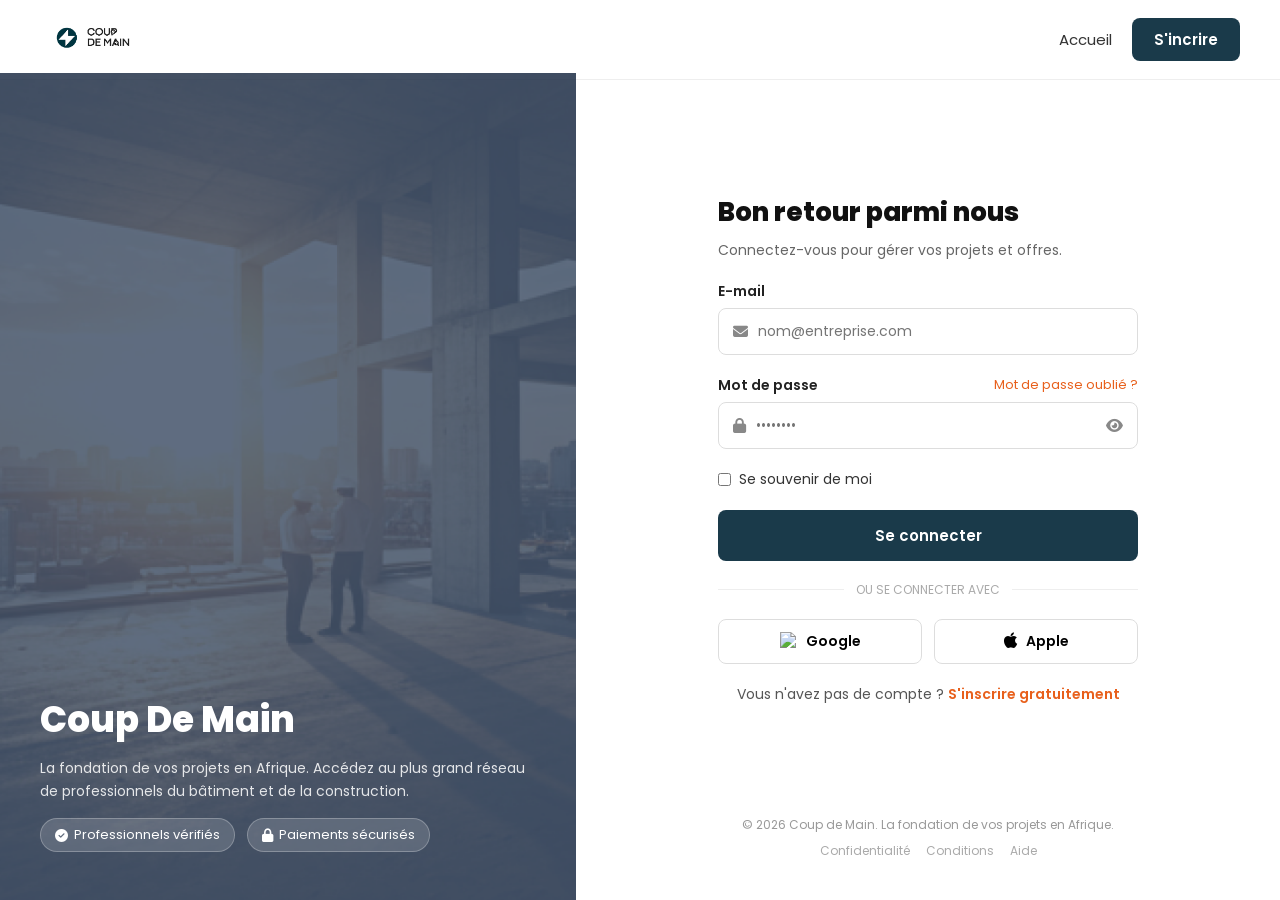
==== Authentification/connexion.html @ 22d063db "création du formulaire d'inscription et ajout des images" ====
<!DOCTYPE html>
<html lang="en">

<head>
    <meta charset="UTF-8">
    <meta name="viewport" content="width=device-width, initial-scale=1.0">
    <link rel="stylesheet" href="connexion.css" />
    <link rel="shortcut icon" href="../Ressources/favicon_io/android-chrome-512x512.png" type="image/x-icon" />
    <link rel="stylesheet" href="https://cdnjs.cloudflare.com/ajax/libs/font-awesome/6.5.0/css/all.min.css" />
    <title>CoupdeMain | Connexion</title>
</head>

<body>
    <!-- navbar -->
     <nav>
        <div class="logo">
            <img src="../Ressources/images/logo.png" alt="">
        </div>
        <div class="onglets">
            <a href="#">Accueil</a>
            <a href="#" class="btn-inscrire">S'incrire</a>
        </div>
     </nav>
    <!-- gauche -->
    <div class="gauche">
        <img src="../Ressources/images/Background1.png" alt="" class="gauche-bg" />
        <div class="gauche-fond"></div>
        <div class="gauche-contenu">
            <h1>Coup De Main</h1>
            <p>La fondation de vos projets en Afrique. Accédez au plus grand réseau de professionnels du bâtiment et de la construction.</p>
            <div class="badges-gauche">
                <span><i class="fa-solid fa-circle-check"></i> Professionnels vérifiés</span>
                <span><i class="fa-solid fa-lock"></i> Paiements sécurisés</span>
            </div>
        </div>
    </div>
 
    <!-- formulaire -->
    <div class="droite">
        <div class="formulaire">
            <h2>Bon retour parmi nous</h2>
            <p class="sous-titre">Connectez-vous pour gérer vos projets et offres.</p>
 
            <div class="champ">
                <label>E-mail</label>
                <div class="input-info">
                    <i class="fa-solid fa-envelope"></i>
                    <input type="email" placeholder="nom@entreprise.com" />
                </div>
            </div>
 
            <div class="champ">
                <div class="label-row">
                    <label>Mot de passe</label>
                    <a href="#" class="oublie">Mot de passe oublié ?</a>
                </div>
                <div class="input-info">
                    <i class="fa-solid fa-lock"></i>
                    <input type="password" id="mdp" placeholder="••••••••" />
                    <i class="fa-solid fa-eye toggle-mdp" onclick="toggleMotdePasse()"></i>
                </div>
            </div>
 
            <div class="souvenir">
                <input type="checkbox" id="remember" />
                <label for="remember">Se souvenir de moi</label>
            </div>
 
            <button class="btn-connexion">Se connecter</button>
 
            <div class="separateur">
                <span>OU SE CONNECTER AVEC</span>
            </div>
 
            <div class="button-socials">
                <button class="btn-social">
                    <img src="https://www.svgrepo.com/show/475656/google-color.svg" alt="Google" />
                    Google
                </button>
                <button class="btn-social">
                    <i class="fa-brands fa-apple"></i>
                    Apple
                </button>
            </div>
 
            <p class="inscription">
                Vous n'avez pas de compte ? <a href="#">S'inscrire gratuitement</a>
            </p>
        </div>
 
        <div class="droite-bas">
            <p>© 2026 Coup de Main. La fondation de vos projets en Afrique.</p>
            <div class="droite-liens">
                <a href="#">Confidentialité</a>
                <a href="#">Conditions</a>
                <a href="#">Aide</a>
            </div>
        </div>
    </div>


</body>

</html>
---- Authentification/connexion.css ----
@import url("https://fonts.googleapis.com/css2?family=Poppins:wght@400;600;700;800&display=swap");

* {
  margin: 0;
  padding: 0;
  box-sizing: border-box;
}

body {
  font-family: "Poppins", sans-serif;
  display: flex;
  flex-direction: column;
  height: 100vh;
  overflow: hidden;
}

/* NAVBAR */
nav {
  display: flex;
  align-items: center;
  justify-content: space-between;
  padding: 12px 40px;
  background: #fff;
  border-bottom: 1px solid #eee;
  flex-shrink: 0;
}

.logo img {
  height: 48px;
}

.onglets {
  display: flex;
  align-items: center;
  gap: 20px;
}

.onglets a {
  text-decoration: none;
  color: #333;
  font-size: 15px;
}

.btn-inscrire {
  background: #1a3a4a;
  color: #fff !important;
  padding: 10px 22px;
  border-radius: 8px;
  font-weight: 600;
}

/* LAYOUT */
.gauche,
.droite {
  position: fixed;
  top: 73px;
  bottom: 0;
}

/* GAUCHE */
.gauche {
  left: 0;
  width: 45%;
}

.gauche-bg {
  width: 100%;
  height: 100%;
  object-fit: cover;
  object-position: center;
  display: block;
}

.gauche-fond {
  position: absolute;
  inset: 0;
  background: rgba(10, 30, 60, 0.65);
}

.gauche-contenu {
  position: absolute;
  bottom: 48px;
  left: 40px;
  right: 40px;
  color: #fff;
  display: flex;
  flex-direction: column;
  gap: 16px;
}

.gauche-contenu h1 {
  font-size: 36px;
  font-weight: 800;
  line-height: 1.2;
}

.gauche-contenu p {
  font-size: 14px;
  line-height: 1.6;
  opacity: 0.85;
}

.badges-gauche {
  display: flex;
  gap: 12px;
  flex-wrap: wrap;
}

.badges-gauche span {
  display: flex;
  align-items: center;
  gap: 6px;
  font-size: 13px;
  background: rgba(255, 255, 255, 0.15);
  border: 1px solid rgba(255, 255, 255, 0.25);
  padding: 6px 14px;
  border-radius: 20px;
}

/* DROITE */
.droite {
  left: 45%;
  right: 0;
  display: flex;
  flex-direction: column;
  align-items: center;
  justify-content: flex-start;
  padding: 40px 56px;
  overflow-y: auto;
}

.formulaire {
  margin: auto 0;
  display: flex;
  flex-direction: column;
  gap: 20px;
  width: 100%;
  max-width: 420px;
}

.formulaire h2 {
  font-size: 26px;
  font-weight: 800;
  color: #111;
}

.sous-titre {
  font-size: 14px;
  color: #666;
  margin-top: -12px;
}

/* CHAMPS */
.champ {
  display: flex;
  flex-direction: column;
  gap: 6px;
}

.champ label {
  font-size: 14px;
  font-weight: 600;
  color: #222;
}

.label-row {
  display: flex;
  justify-content: space-between;
  align-items: center;
}

.oublie {
  font-size: 13px;
  color: #e8601c;
  text-decoration: none;
}

.input-info {
  display: flex;
  align-items: center;
  gap: 10px;
  border: 1px solid #ddd;
  border-radius: 8px;
  padding: 0 14px;
  color: #888;
}

.input-info i {
  font-size: 15px;
  flex-shrink: 0;
}

.input-info input {
  flex: 1;
  border: none;
  outline: none;
  font-size: 14px;
  color: #333;
  padding: 12px 0;
  font-family: "Poppins", sans-serif;
}

.toggle-mdp {
  cursor: pointer;
}

.souvenir {
  display: flex;
  align-items: center;
  gap: 8px;
  font-size: 14px;
  color: #333;
}

.btn-connexion {
  background: #1a3a4a;
  color: #fff;
  border: none;
  border-radius: 8px;
  padding: 14px;
  font-size: 15px;
  font-weight: 600;
  cursor: pointer;
  width: 100%;
  transition: background 0.2s ease-in-out;
  font-family: "Poppins", sans-serif;
}

.btn-connexion:hover {
  background: #0f2533;
}

.separateur {
  display: flex;
  align-items: center;
  gap: 12px;
  color: #aaa;
  font-size: 12px;
}

.separateur::before,
.separateur::after {
  content: '';
  flex: 1;
  height: 1px;
  background: #eee;
}

.button-socials {
  display: flex;
  gap: 12px;
}

.btn-social {
  flex: 1;
  display: flex;
  align-items: center;
  justify-content: center;
  gap: 8px;
  border: 1px solid #ddd;
  border-radius: 8px;
  padding: 11px;
  font-size: 14px;
  font-weight: 600;
  background: #fff;
  cursor: pointer;
  transition: background 0.2s;
  font-family: "Poppins", sans-serif;
}

.btn-social:hover {
  background: #f5f5f5;
}

.btn-social img {
  width: 18px;
  height: 18px;
}

.btn-social i {
  font-size: 18px;
}

.inscription {
  font-size: 14px;
  color: #555;
  text-align: center;
}

.inscription a {
  color: #e8601c;
  text-decoration: none;
  font-weight: 600;
}

.droite-bas {
  margin-top: 32px;
  text-align: center;
  font-size: 12px;
  color: #999;
  display: flex;
  flex-direction: column;
  gap: 8px;
}

.droite-liens {
  display: flex;
  justify-content: center;
  gap: 16px;
}

.droite-liens a {
  text-decoration: none;
  color: #aaa;
}

.droite-liens a:hover {
  color: #333;
}
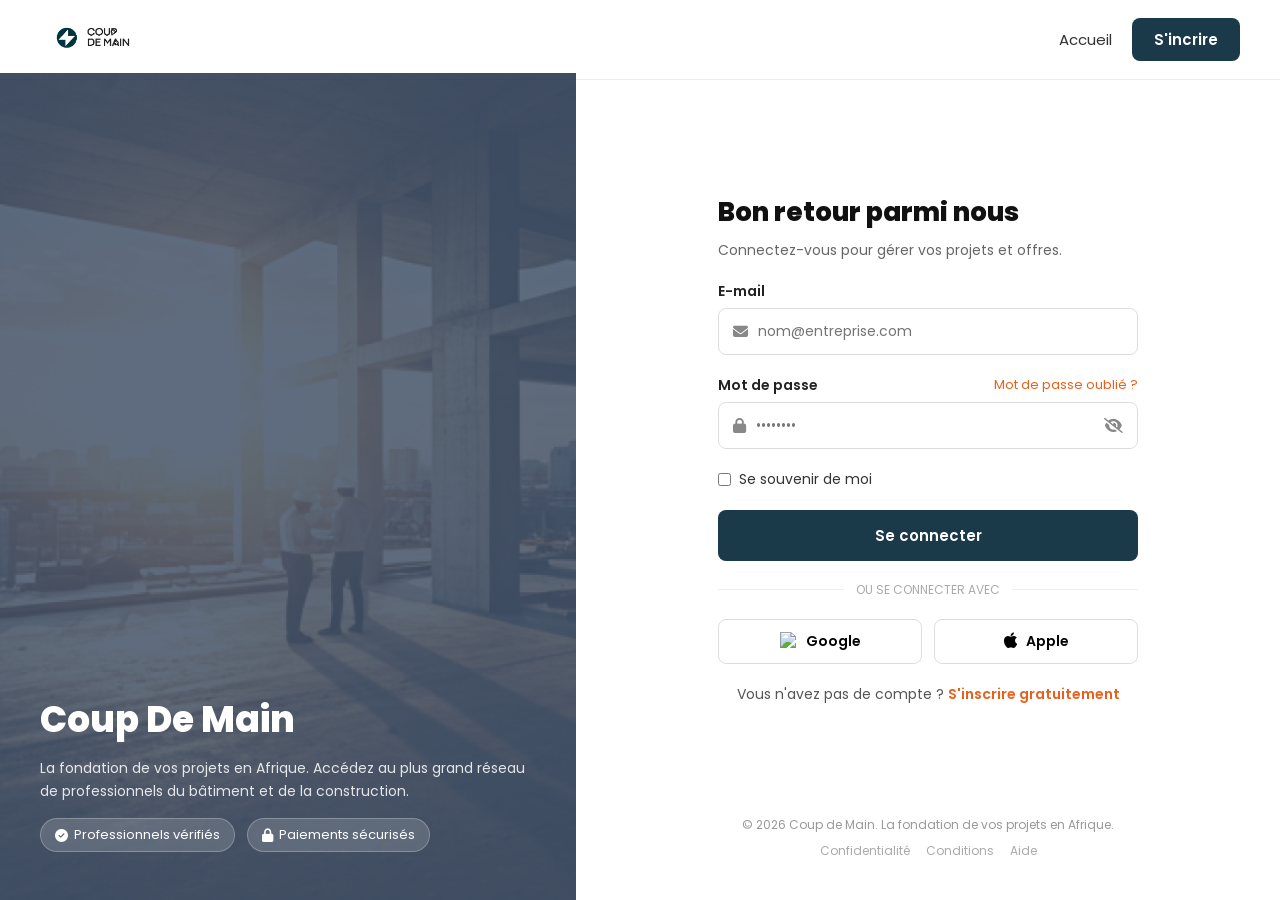
==== commit 11745f17: "ajout de la fonctionnalité qui permet d'afficher le mot de passe" ====
--- a/Authentification/connexion.html
+++ b/Authentification/connexion.html
@@ -57,7 +57,7 @@
                 <div class="input-info">
                     <i class="fa-solid fa-lock"></i>
                     <input type="password" id="mdp" placeholder="••••••••" />
-                    <i class="fa-solid fa-eye toggle-mdp" onclick="toggleMotdePasse()"></i>
+                    <i class="fa-solid fa-eye-slash toggle-mdp" onclick="toggleMotdePasse()"></i>
                 </div>
             </div>
  
@@ -97,7 +97,7 @@
             </div>
         </div>
     </div>
-
+    <script src="../Script/essentials.js"></script>
 
 </body>
 
--- a/Authentification/connexion.css
+++ b/Authentification/connexion.css
@@ -222,7 +222,7 @@
   font-weight: 600;
   cursor: pointer;
   width: 100%;
-  transition: background 0.2s ease-in-out;
+  transition:  0.2s ease-in-out;
   font-family: "Poppins", sans-serif;
 }
 
@@ -264,7 +264,7 @@
   font-weight: 600;
   background: #fff;
   cursor: pointer;
-  transition: background 0.2s;
+  transition:  0.2s;
   font-family: "Poppins", sans-serif;
 }
 
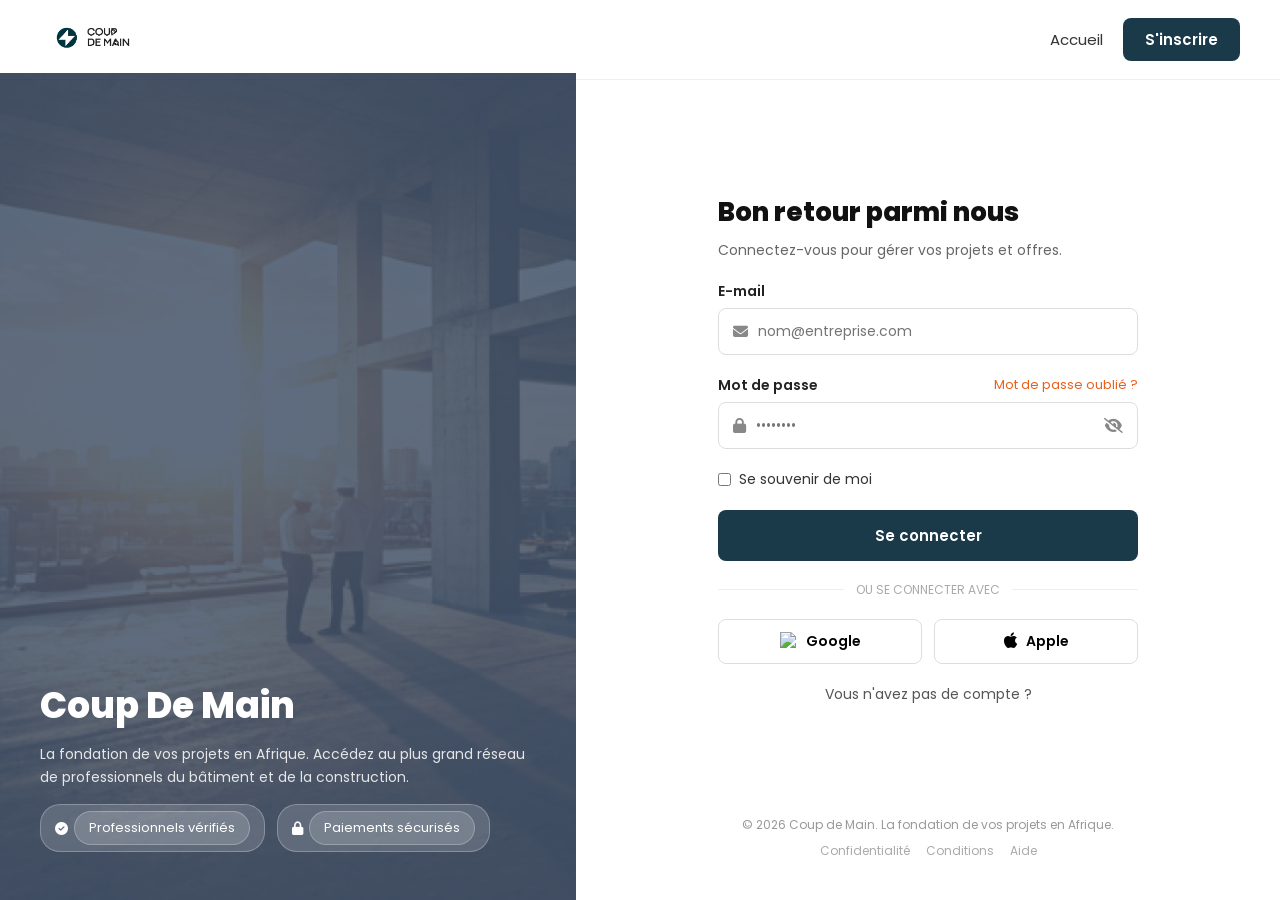
==== commit 089c640b: "mise à jour des formulaire d inscription et ajout de la fonctionnalité traduction sur la page connex" ====
--- a/Authentification/connexion.html
+++ b/Authentification/connexion.html
@@ -12,92 +12,98 @@
 
 <body>
     <!-- navbar -->
-     <nav>
-        <div class="logo">
-            <img src="../Ressources/images/logo.png" alt="">
+<nav>
+    <div class="logo">
+        <img src="../Ressources/images/logo.png" alt="">
+    </div>
+    <div class="onglets">
+        <a href="../index.html" data-i18n="footer.nav.accueil">Accueil</a>
+        <a href="inscription.html" class="btn-inscrire" data-i18n="nav.inscrire">S'inscrire</a>
+        <select id="lang-select">
+            <option value="fr">🇫🇷 FR</option>
+            <option value="en">🇬🇧 EN</option>
+        </select>
+    </div>
+</nav>
+
+<!-- gauche -->
+<div class="gauche">
+    <img src="../Ressources/images/Background1.png" alt="" class="gauche-bg" />
+    <div class="gauche-fond"></div>
+    <div class="gauche-contenu">
+        <h1>Coup De Main</h1>
+        <p data-i18n="connexion.gauche.desc">La fondation de vos projets en Afrique. Accédez au plus grand réseau de professionnels du bâtiment et de la construction.</p>
+        <div class="badges-gauche">
+            <span><i class="fa-solid fa-circle-check"></i> <span data-i18n="connexion.badge.verifies">Professionnels vérifiés</span></span>
+            <span><i class="fa-solid fa-lock"></i> <span data-i18n="connexion.badge.paiements">Paiements sécurisés</span></span>
         </div>
-        <div class="onglets">
-            <a href="#">Accueil</a>
-            <a href="#" class="btn-inscrire">S'incrire</a>
-        </div>
-     </nav>
-    <!-- gauche -->
-    <div class="gauche">
-        <img src="../Ressources/images/Background1.png" alt="" class="gauche-bg" />
-        <div class="gauche-fond"></div>
-        <div class="gauche-contenu">
-            <h1>Coup De Main</h1>
-            <p>La fondation de vos projets en Afrique. Accédez au plus grand réseau de professionnels du bâtiment et de la construction.</p>
-            <div class="badges-gauche">
-                <span><i class="fa-solid fa-circle-check"></i> Professionnels vérifiés</span>
-                <span><i class="fa-solid fa-lock"></i> Paiements sécurisés</span>
+    </div>
+</div>
+
+<!-- formulaire -->
+<div class="droite">
+    <div class="formulaire">
+        <h2 data-i18n="connexion.titre">Bon retour parmi nous</h2>
+        <p class="sous-titre" data-i18n="connexion.soustitre">Connectez-vous pour gérer vos projets et offres.</p>
+
+        <div class="champ">
+            <label data-i18n="connexion.email.label">E-mail</label>
+            <div class="input-info">
+                <i class="fa-solid fa-envelope"></i>
+                <input type="email" data-i18n-placeholder="connexion.email.placeholder" placeholder="nom@entreprise.com" />
             </div>
         </div>
-    </div>
- 
-    <!-- formulaire -->
-    <div class="droite">
-        <div class="formulaire">
-            <h2>Bon retour parmi nous</h2>
-            <p class="sous-titre">Connectez-vous pour gérer vos projets et offres.</p>
- 
-            <div class="champ">
-                <label>E-mail</label>
-                <div class="input-info">
-                    <i class="fa-solid fa-envelope"></i>
-                    <input type="email" placeholder="nom@entreprise.com" />
-                </div>
+
+        <div class="champ">
+            <div class="label-row">
+                <label data-i18n="connexion.mdp.label">Mot de passe</label>
+                <a href="#" class="oublie" data-i18n="connexion.mdp.oublie">Mot de passe oublié ?</a>
             </div>
- 
-            <div class="champ">
-                <div class="label-row">
-                    <label>Mot de passe</label>
-                    <a href="#" class="oublie">Mot de passe oublié ?</a>
-                </div>
-                <div class="input-info">
-                    <i class="fa-solid fa-lock"></i>
-                    <input type="password" id="mdp" placeholder="••••••••" />
-                    <i class="fa-solid fa-eye-slash toggle-mdp" onclick="toggleMotdePasse()"></i>
-                </div>
-            </div>
- 
-            <div class="souvenir">
-                <input type="checkbox" id="remember" />
-                <label for="remember">Se souvenir de moi</label>
-            </div>
- 
-            <button class="btn-connexion">Se connecter</button>
- 
-            <div class="separateur">
-                <span>OU SE CONNECTER AVEC</span>
-            </div>
- 
-            <div class="button-socials">
-                <button class="btn-social">
-                    <img src="https://www.svgrepo.com/show/475656/google-color.svg" alt="Google" />
-                    Google
-                </button>
-                <button class="btn-social">
-                    <i class="fa-brands fa-apple"></i>
-                    Apple
-                </button>
-            </div>
- 
-            <p class="inscription">
-                Vous n'avez pas de compte ? <a href="#">S'inscrire gratuitement</a>
-            </p>
-        </div>
- 
-        <div class="droite-bas">
-            <p>© 2026 Coup de Main. La fondation de vos projets en Afrique.</p>
-            <div class="droite-liens">
-                <a href="#">Confidentialité</a>
-                <a href="#">Conditions</a>
-                <a href="#">Aide</a>
+            <div class="input-info">
+                <i class="fa-solid fa-lock"></i>
+                <input type="password" id="mdp" placeholder="••••••••" />
+                <i class="fa-solid fa-eye-slash toggle-mdp" onclick="toggleMotdePasse()"></i>
             </div>
         </div>
+
+        <div class="souvenir">
+            <input type="checkbox" id="remember" />
+            <label for="remember" data-i18n="connexion.souvenir">Se souvenir de moi</label>
+        </div>
+
+        <button class="btn-connexion" data-i18n="connexion.bouton">Se connecter</button>
+
+        <div class="separateur">
+            <span data-i18n="connexion.separateur">OU SE CONNECTER AVEC</span>
+        </div>
+
+        <div class="button-socials">
+            <button class="btn-social">
+                <img src="https://www.svgrepo.com/show/475656/google-color.svg" alt="Google" />
+                Google
+            </button>
+            <button class="btn-social">
+                <i class="fa-brands fa-apple"></i>
+                Apple
+            </button>
+        </div>
+
+        <p class="inscription" data-i18n="connexion.inscription.texte">
+            Vous n'avez pas de compte ? <a href="#" data-i18n="connexion.inscription.lien">S'inscrire gratuitement</a>
+        </p>
     </div>
+
+    <div class="droite-bas">
+        <p data-i18n="connexion.copyright">© 2026 Coup de Main. La fondation de vos projets en Afrique.</p>
+        <div class="droite-liens">
+            <a href="#" data-i18n="footer.nav.confidentialite">Confidentialité</a>
+            <a href="#" data-i18n="footer.nav.conditions">Conditions</a>
+            <a href="#" data-i18n="connexion.aide">Aide</a>
+        </div>
+    </div>
+</div>
     <script src="../Script/essentials.js"></script>
+    <script src="../Script/traduction.js"></script>
 
 </body>
 
--- a/Authentification/connexion.css
+++ b/Authentification/connexion.css
@@ -47,6 +47,10 @@
   padding: 10px 22px;
   border-radius: 8px;
   font-weight: 600;
+}
+
+#lang-select{
+  display: none;
 }
 
 /* LAYOUT */
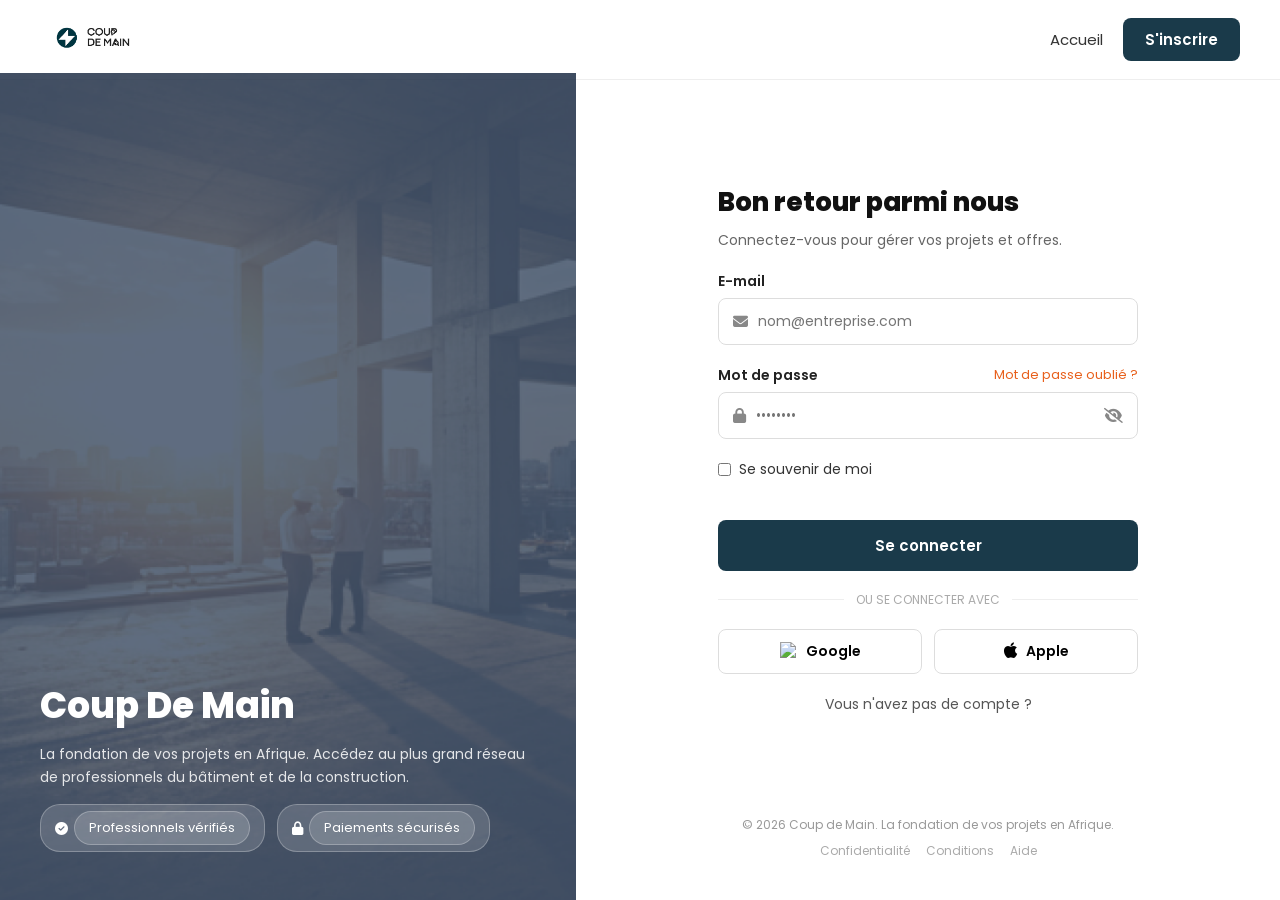
==== commit d024e620: "relier les Js avec le HTML" ====
--- a/Authentification/connexion.html
+++ b/Authentification/connexion.html
@@ -1,110 +1,165 @@
-<!DOCTYPE html>
+<!doctype html>
 <html lang="en">
+  <head>
+    <meta charset="UTF-8" />
+    <meta name="viewport" content="width=device-width, initial-scale=1.0" />
+    <link rel="stylesheet" href="connexion.css" />
+    <link
+      rel="shortcut icon"
+      href="../Ressources/favicon_io/android-chrome-512x512.png"
+      type="image/x-icon"
+    />
+    <link
+      rel="stylesheet"
+      href="https://cdnjs.cloudflare.com/ajax/libs/font-awesome/6.5.0/css/all.min.css"
+    />
+    <title>CoupdeMain | Connexion</title>
+  </head>
 
-<head>
-    <meta charset="UTF-8">
-    <meta name="viewport" content="width=device-width, initial-scale=1.0">
-    <link rel="stylesheet" href="connexion.css" />
-    <link rel="shortcut icon" href="../Ressources/favicon_io/android-chrome-512x512.png" type="image/x-icon" />
-    <link rel="stylesheet" href="https://cdnjs.cloudflare.com/ajax/libs/font-awesome/6.5.0/css/all.min.css" />
-    <title>CoupdeMain | Connexion</title>
-</head>
+  <body>
+    <!-- navbar -->
+    <nav>
+      <div class="logo">
+        <img src="../Ressources/images/logo.png" alt="" />
+      </div>
+      <div class="onglets">
+        <a href="../index.html" data-i18n="footer.nav.accueil">Accueil</a>
+        <a href="inscription.html" class="btn-inscrire" data-i18n="nav.inscrire"
+          >S'inscrire</a
+        >
+        <select id="lang-select">
+          <option value="fr">🇫🇷 FR</option>
+          <option value="en">🇬🇧 EN</option>
+        </select>
+      </div>
+    </nav>
 
-<body>
-    <!-- navbar -->
-<nav>
-    <div class="logo">
-        <img src="../Ressources/images/logo.png" alt="">
+    <!-- gauche -->
+    <div class="gauche">
+      <img
+        src="../Ressources/images/Background1.png"
+        alt=""
+        class="gauche-bg"
+      />
+      <div class="gauche-fond"></div>
+      <div class="gauche-contenu">
+        <h1>Coup De Main</h1>
+        <p data-i18n="connexion.gauche.desc">
+          La fondation de vos projets en Afrique. Accédez au plus grand réseau
+          de professionnels du bâtiment et de la construction.
+        </p>
+        <div class="badges-gauche">
+          <span
+            ><i class="fa-solid fa-circle-check"></i>
+            <span data-i18n="connexion.badge.verifies"
+              >Professionnels vérifiés</span
+            ></span
+          >
+          <span
+            ><i class="fa-solid fa-lock"></i>
+            <span data-i18n="connexion.badge.paiements"
+              >Paiements sécurisés</span
+            ></span
+          >
+        </div>
+      </div>
     </div>
-    <div class="onglets">
-        <a href="../index.html" data-i18n="footer.nav.accueil">Accueil</a>
-        <a href="inscription.html" class="btn-inscrire" data-i18n="nav.inscrire">S'inscrire</a>
-        <select id="lang-select">
-            <option value="fr">🇫🇷 FR</option>
-            <option value="en">🇬🇧 EN</option>
-        </select>
-    </div>
-</nav>
 
-<!-- gauche -->
-<div class="gauche">
-    <img src="../Ressources/images/Background1.png" alt="" class="gauche-bg" />
-    <div class="gauche-fond"></div>
-    <div class="gauche-contenu">
-        <h1>Coup De Main</h1>
-        <p data-i18n="connexion.gauche.desc">La fondation de vos projets en Afrique. Accédez au plus grand réseau de professionnels du bâtiment et de la construction.</p>
-        <div class="badges-gauche">
-            <span><i class="fa-solid fa-circle-check"></i> <span data-i18n="connexion.badge.verifies">Professionnels vérifiés</span></span>
-            <span><i class="fa-solid fa-lock"></i> <span data-i18n="connexion.badge.paiements">Paiements sécurisés</span></span>
-        </div>
-    </div>
-</div>
-
-<!-- formulaire -->
-<div class="droite">
-    <div class="formulaire">
+    <!-- formulaire -->
+    <div class="droite">
+      <div class="formulaire">
         <h2 data-i18n="connexion.titre">Bon retour parmi nous</h2>
-        <p class="sous-titre" data-i18n="connexion.soustitre">Connectez-vous pour gérer vos projets et offres.</p>
+        <p class="sous-titre" data-i18n="connexion.soustitre">
+          Connectez-vous pour gérer vos projets et offres.
+        </p>
 
         <div class="champ">
-            <label data-i18n="connexion.email.label">E-mail</label>
-            <div class="input-info">
-                <i class="fa-solid fa-envelope"></i>
-                <input type="email" data-i18n-placeholder="connexion.email.placeholder" placeholder="nom@entreprise.com" />
-            </div>
+          <label data-i18n="connexion.email.label">E-mail</label>
+          <div class="input-info">
+            <i class="fa-solid fa-envelope"></i>
+            <input
+              id="email"
+              type="email"
+              data-i18n-placeholder="connexion.email.placeholder"
+              placeholder="nom@entreprise.com"
+            />
+          </div>
         </div>
 
         <div class="champ">
-            <div class="label-row">
-                <label data-i18n="connexion.mdp.label">Mot de passe</label>
-                <a href="#" class="oublie" data-i18n="connexion.mdp.oublie">Mot de passe oublié ?</a>
-            </div>
-            <div class="input-info">
-                <i class="fa-solid fa-lock"></i>
-                <input type="password" id="mdp" placeholder="••••••••" />
-                <i class="fa-solid fa-eye-slash toggle-mdp" onclick="toggleMotdePasse()"></i>
-            </div>
+          <div class="label-row">
+            <label data-i18n="connexion.mdp.label">Mot de passe</label>
+            <a href="#" class="oublie" data-i18n="connexion.mdp.oublie"
+              >Mot de passe oublié ?</a
+            >
+          </div>
+          <div class="input-info">
+            <i class="fa-solid fa-lock"></i>
+            <input type="password" id="mdp" placeholder="••••••••" />
+            <i
+              class="fa-solid fa-eye-slash toggle-mdp"
+              onclick="toggleMotdePasse()"
+            ></i>
+          </div>
         </div>
 
         <div class="souvenir">
-            <input type="checkbox" id="remember" />
-            <label for="remember" data-i18n="connexion.souvenir">Se souvenir de moi</label>
+          <input type="checkbox" id="remember" />
+          <label for="remember" data-i18n="connexion.souvenir"
+            >Se souvenir de moi</label
+          >
         </div>
 
-        <button class="btn-connexion" data-i18n="connexion.bouton">Se connecter</button>
+        <!-- CORRECTION : ajout id="erreur" et id="btn-connexion" -->
+        <p id="erreur" style="color: red; font-size: 0.85rem; margin: 0"></p>
+        <button
+          id="btn-connexion"
+          class="btn-connexion"
+          data-i18n="connexion.bouton"
+        >
+          Se connecter
+        </button>
 
         <div class="separateur">
-            <span data-i18n="connexion.separateur">OU SE CONNECTER AVEC</span>
+          <span data-i18n="connexion.separateur">OU SE CONNECTER AVEC</span>
         </div>
 
         <div class="button-socials">
-            <button class="btn-social">
-                <img src="https://www.svgrepo.com/show/475656/google-color.svg" alt="Google" />
-                Google
-            </button>
-            <button class="btn-social">
-                <i class="fa-brands fa-apple"></i>
-                Apple
-            </button>
+          <button class="btn-social">
+            <img
+              src="https://www.svgrepo.com/show/475656/google-color.svg"
+              alt="Google"
+            />
+            Google
+          </button>
+          <button class="btn-social">
+            <i class="fa-brands fa-apple"></i>
+            Apple
+          </button>
         </div>
 
         <p class="inscription" data-i18n="connexion.inscription.texte">
-            Vous n'avez pas de compte ? <a href="#" data-i18n="connexion.inscription.lien">S'inscrire gratuitement</a>
+          Vous n'avez pas de compte ?
+          <a href="#" data-i18n="connexion.inscription.lien"
+            >S'inscrire gratuitement</a
+          >
         </p>
+      </div>
+
+      <div class="droite-bas">
+        <p data-i18n="connexion.copyright">
+          © 2026 Coup de Main. La fondation de vos projets en Afrique.
+        </p>
+        <div class="droite-liens">
+          <a href="#" data-i18n="footer.nav.confidentialite">Confidentialité</a>
+          <a href="#" data-i18n="footer.nav.conditions">Conditions</a>
+          <a href="#" data-i18n="connexion.aide">Aide</a>
+        </div>
+      </div>
     </div>
-
-    <div class="droite-bas">
-        <p data-i18n="connexion.copyright">© 2026 Coup de Main. La fondation de vos projets en Afrique.</p>
-        <div class="droite-liens">
-            <a href="#" data-i18n="footer.nav.confidentialite">Confidentialité</a>
-            <a href="#" data-i18n="footer.nav.conditions">Conditions</a>
-            <a href="#" data-i18n="connexion.aide">Aide</a>
-        </div>
-    </div>
-</div>
+    <script src="../Script/auth.js"></script>
     <script src="../Script/essentials.js"></script>
     <script src="../Script/traduction.js"></script>
-
-</body>
-
-</html>+    <script src="../Script/connexion.js"></script>
+  </body>
+</html>
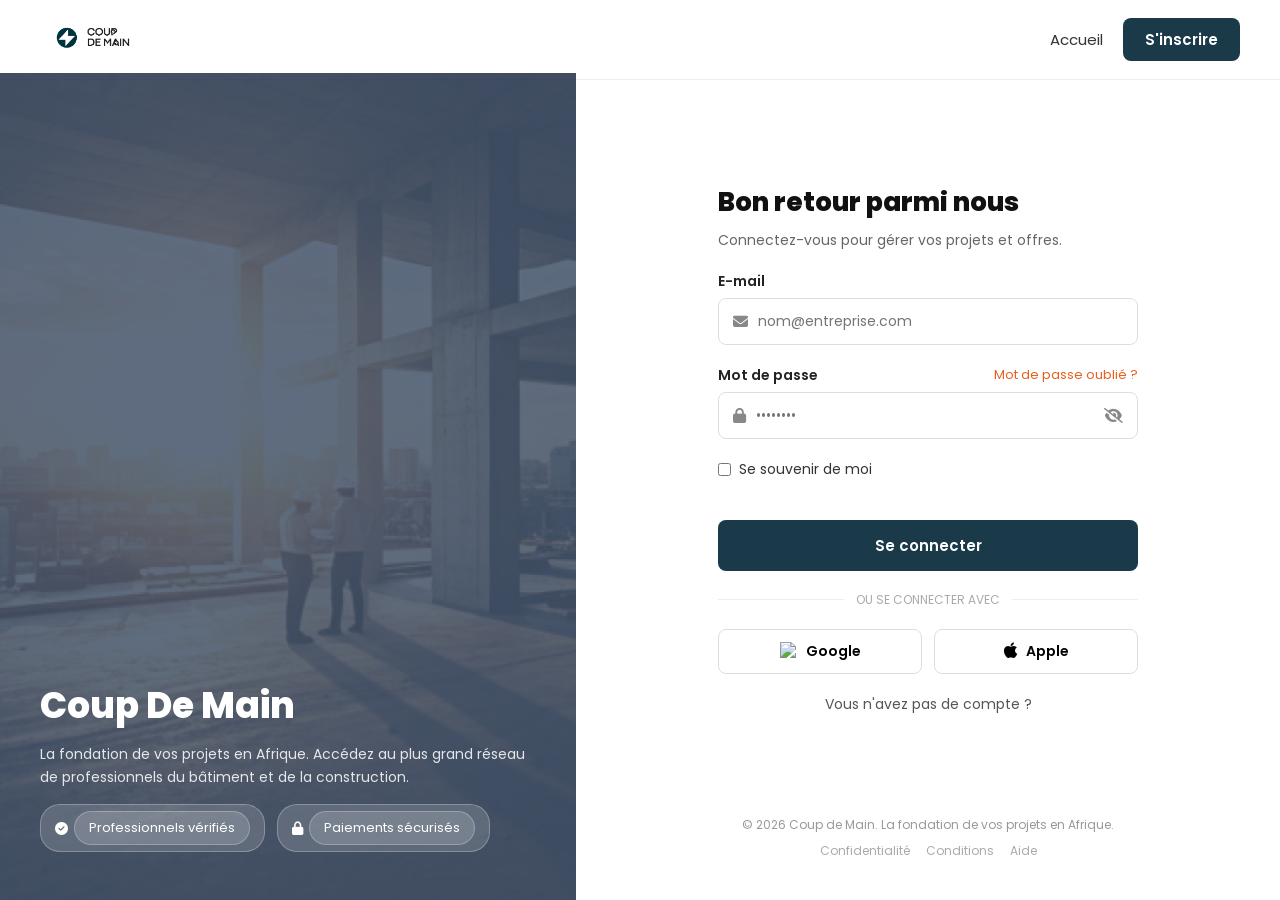
==== commit 1b7f3c52: "création de la partie Mes Projets et modification de la page connexion et le dashboard principal" ====
--- a/Authentification/connexion.html
+++ b/Authentification/connexion.html
@@ -1,165 +1,126 @@
 <!doctype html>
 <html lang="en">
-  <head>
-    <meta charset="UTF-8" />
-    <meta name="viewport" content="width=device-width, initial-scale=1.0" />
-    <link rel="stylesheet" href="connexion.css" />
-    <link
-      rel="shortcut icon"
-      href="../Ressources/favicon_io/android-chrome-512x512.png"
-      type="image/x-icon"
-    />
-    <link
-      rel="stylesheet"
-      href="https://cdnjs.cloudflare.com/ajax/libs/font-awesome/6.5.0/css/all.min.css"
-    />
-    <title>CoupdeMain | Connexion</title>
-  </head>
 
-  <body>
-    <!-- navbar -->
-    <nav>
-      <div class="logo">
-        <img src="../Ressources/images/logo.png" alt="" />
+<head>
+  <meta charset="UTF-8" />
+  <meta name="viewport" content="width=device-width, initial-scale=1.0" />
+  <link rel="stylesheet" href="connexion.css" />
+  <link rel="shortcut icon" href="../Ressources/favicon_io/android-chrome-512x512.png" type="image/x-icon" />
+  <link rel="stylesheet" href="https://cdnjs.cloudflare.com/ajax/libs/font-awesome/6.5.0/css/all.min.css" />
+  <title>CoupdeMain | Connexion</title>
+</head>
+
+<body>
+  <!-- navbar -->
+  <nav>
+    <div class="logo">
+      <img src="../Ressources/images/logo.png" alt="" />
+    </div>
+    <div class="onglets">
+      <a href="../index.html" data-i18n="footer.nav.accueil">Accueil</a>
+      <a href="inscription.html" class="btn-inscrire" data-i18n="nav.inscrire">S'inscrire</a>
+      <select id="lang-select">
+        <option value="fr">🇫🇷 FR</option>
+        <option value="en">🇬🇧 EN</option>
+      </select>
+    </div>
+  </nav>
+
+  <!-- gauche -->
+  <div class="gauche">
+    <img src="../Ressources/images/Background1.png" alt="" class="gauche-bg" />
+    <div class="gauche-fond"></div>
+    <div class="gauche-contenu">
+      <h1>Coup De Main</h1>
+      <p data-i18n="connexion.gauche.desc">
+        La fondation de vos projets en Afrique. Accédez au plus grand réseau
+        de professionnels du bâtiment et de la construction.
+      </p>
+      <div class="badges-gauche">
+        <span><i class="fa-solid fa-circle-check"></i>
+          <span data-i18n="connexion.badge.verifies">Professionnels vérifiés</span></span>
+        <span><i class="fa-solid fa-lock"></i>
+          <span data-i18n="connexion.badge.paiements">Paiements sécurisés</span></span>
       </div>
-      <div class="onglets">
-        <a href="../index.html" data-i18n="footer.nav.accueil">Accueil</a>
-        <a href="inscription.html" class="btn-inscrire" data-i18n="nav.inscrire"
-          >S'inscrire</a
-        >
-        <select id="lang-select">
-          <option value="fr">🇫🇷 FR</option>
-          <option value="en">🇬🇧 EN</option>
-        </select>
-      </div>
-    </nav>
+    </div>
+  </div>
 
-    <!-- gauche -->
-    <div class="gauche">
-      <img
-        src="../Ressources/images/Background1.png"
-        alt=""
-        class="gauche-bg"
-      />
-      <div class="gauche-fond"></div>
-      <div class="gauche-contenu">
-        <h1>Coup De Main</h1>
-        <p data-i18n="connexion.gauche.desc">
-          La fondation de vos projets en Afrique. Accédez au plus grand réseau
-          de professionnels du bâtiment et de la construction.
-        </p>
-        <div class="badges-gauche">
-          <span
-            ><i class="fa-solid fa-circle-check"></i>
-            <span data-i18n="connexion.badge.verifies"
-              >Professionnels vérifiés</span
-            ></span
-          >
-          <span
-            ><i class="fa-solid fa-lock"></i>
-            <span data-i18n="connexion.badge.paiements"
-              >Paiements sécurisés</span
-            ></span
-          >
+  <!-- formulaire -->
+  <div class="droite">
+    <div class="formulaire">
+      <h2 data-i18n="connexion.titre">Bon retour parmi nous</h2>
+      <p class="sous-titre" data-i18n="connexion.soustitre">
+        Connectez-vous pour gérer vos projets et offres.
+      </p>
+
+      <div class="champ">
+        <label data-i18n="connexion.email.label">E-mail</label>
+        <div class="input-info">
+          <i class="fa-solid fa-envelope"></i>
+          <input id="email" type="email" data-i18n-placeholder="connexion.email.placeholder"
+            placeholder="nom@entreprise.com" />
         </div>
       </div>
+
+      <div class="champ">
+        <div class="label-row">
+          <label data-i18n="connexion.mdp.label">Mot de passe</label>
+          <a href="#" class="oublie" data-i18n="connexion.mdp.oublie">Mot de passe oublié ?</a>
+        </div>
+        <div class="input-info">
+          <i class="fa-solid fa-lock"></i>
+          <input type="password" id="mdp" placeholder="••••••••" />
+          <i class="fa-solid fa-eye-slash toggle-mdp" onclick="toggleMotdePasse()"></i>
+        </div>
+      </div>
+
+      <div class="souvenir">
+        <input type="checkbox" id="remember" />
+        <label for="remember" data-i18n="connexion.souvenir">Se souvenir de moi</label>
+      </div>
+
+      <!-- CORRECTION : ajout id="erreur" et id="btn-connexion" -->
+      <p id="erreur" style="color: red; font-size: 0.85rem; margin: 0"></p>
+      <button id="btn-connexion" class="btn-connexion" data-i18n="connexion.bouton">
+        Se connecter
+      </button>
+
+      <div class="separateur">
+        <span data-i18n="connexion.separateur">OU SE CONNECTER AVEC</span>
+      </div>
+
+      <div class="button-socials">
+        <button class="btn-social">
+          <img src="https://www.svgrepo.com/show/475656/google-color.svg" alt="Google" />
+          Google
+        </button>
+        <button class="btn-social">
+          <i class="fa-brands fa-apple"></i>
+          Apple
+        </button>
+      </div>
+
+      <p class="inscription" data-i18n="connexion.inscription.texte">
+        Vous n'avez pas de compte ?
+        <a href="#" data-i18n="connexion.inscription.lien">S'inscrire gratuitement</a>
+      </p>
     </div>
 
-    <!-- formulaire -->
-    <div class="droite">
-      <div class="formulaire">
-        <h2 data-i18n="connexion.titre">Bon retour parmi nous</h2>
-        <p class="sous-titre" data-i18n="connexion.soustitre">
-          Connectez-vous pour gérer vos projets et offres.
-        </p>
-
-        <div class="champ">
-          <label data-i18n="connexion.email.label">E-mail</label>
-          <div class="input-info">
-            <i class="fa-solid fa-envelope"></i>
-            <input
-              id="email"
-              type="email"
-              data-i18n-placeholder="connexion.email.placeholder"
-              placeholder="nom@entreprise.com"
-            />
-          </div>
-        </div>
-
-        <div class="champ">
-          <div class="label-row">
-            <label data-i18n="connexion.mdp.label">Mot de passe</label>
-            <a href="#" class="oublie" data-i18n="connexion.mdp.oublie"
-              >Mot de passe oublié ?</a
-            >
-          </div>
-          <div class="input-info">
-            <i class="fa-solid fa-lock"></i>
-            <input type="password" id="mdp" placeholder="••••••••" />
-            <i
-              class="fa-solid fa-eye-slash toggle-mdp"
-              onclick="toggleMotdePasse()"
-            ></i>
-          </div>
-        </div>
-
-        <div class="souvenir">
-          <input type="checkbox" id="remember" />
-          <label for="remember" data-i18n="connexion.souvenir"
-            >Se souvenir de moi</label
-          >
-        </div>
-
-        <!-- CORRECTION : ajout id="erreur" et id="btn-connexion" -->
-        <p id="erreur" style="color: red; font-size: 0.85rem; margin: 0"></p>
-        <button
-          id="btn-connexion"
-          class="btn-connexion"
-          data-i18n="connexion.bouton"
-        >
-          Se connecter
-        </button>
-
-        <div class="separateur">
-          <span data-i18n="connexion.separateur">OU SE CONNECTER AVEC</span>
-        </div>
-
-        <div class="button-socials">
-          <button class="btn-social">
-            <img
-              src="https://www.svgrepo.com/show/475656/google-color.svg"
-              alt="Google"
-            />
-            Google
-          </button>
-          <button class="btn-social">
-            <i class="fa-brands fa-apple"></i>
-            Apple
-          </button>
-        </div>
-
-        <p class="inscription" data-i18n="connexion.inscription.texte">
-          Vous n'avez pas de compte ?
-          <a href="#" data-i18n="connexion.inscription.lien"
-            >S'inscrire gratuitement</a
-          >
-        </p>
-      </div>
-
-      <div class="droite-bas">
-        <p data-i18n="connexion.copyright">
-          © 2026 Coup de Main. La fondation de vos projets en Afrique.
-        </p>
-        <div class="droite-liens">
-          <a href="#" data-i18n="footer.nav.confidentialite">Confidentialité</a>
-          <a href="#" data-i18n="footer.nav.conditions">Conditions</a>
-          <a href="#" data-i18n="connexion.aide">Aide</a>
-        </div>
+    <div class="droite-bas">
+      <p data-i18n="connexion.copyright">
+        © 2026 Coup de Main. La fondation de vos projets en Afrique.
+      </p>
+      <div class="droite-liens">
+        <a href="#" data-i18n="footer.nav.confidentialite">Confidentialité</a>
+        <a href="#" data-i18n="footer.nav.conditions">Conditions</a>
+        <a href="#" data-i18n="connexion.aide">Aide</a>
       </div>
     </div>
-    <script src="../Script/auth.js"></script>
-    <script src="../Script/essentials.js"></script>
-    <script src="../Script/traduction.js"></script>
-    <script src="../Script/connexion.js"></script>
-  </body>
-</html>
+  </div>
+  <script src="../Script/auth.js"></script>
+  <script src="../Script/essentials.js"></script>
+  <script src="../Script/traduction.js"></script>
+  <script src="../Script/connexion.js"></script>
+</body>
+
+</html>
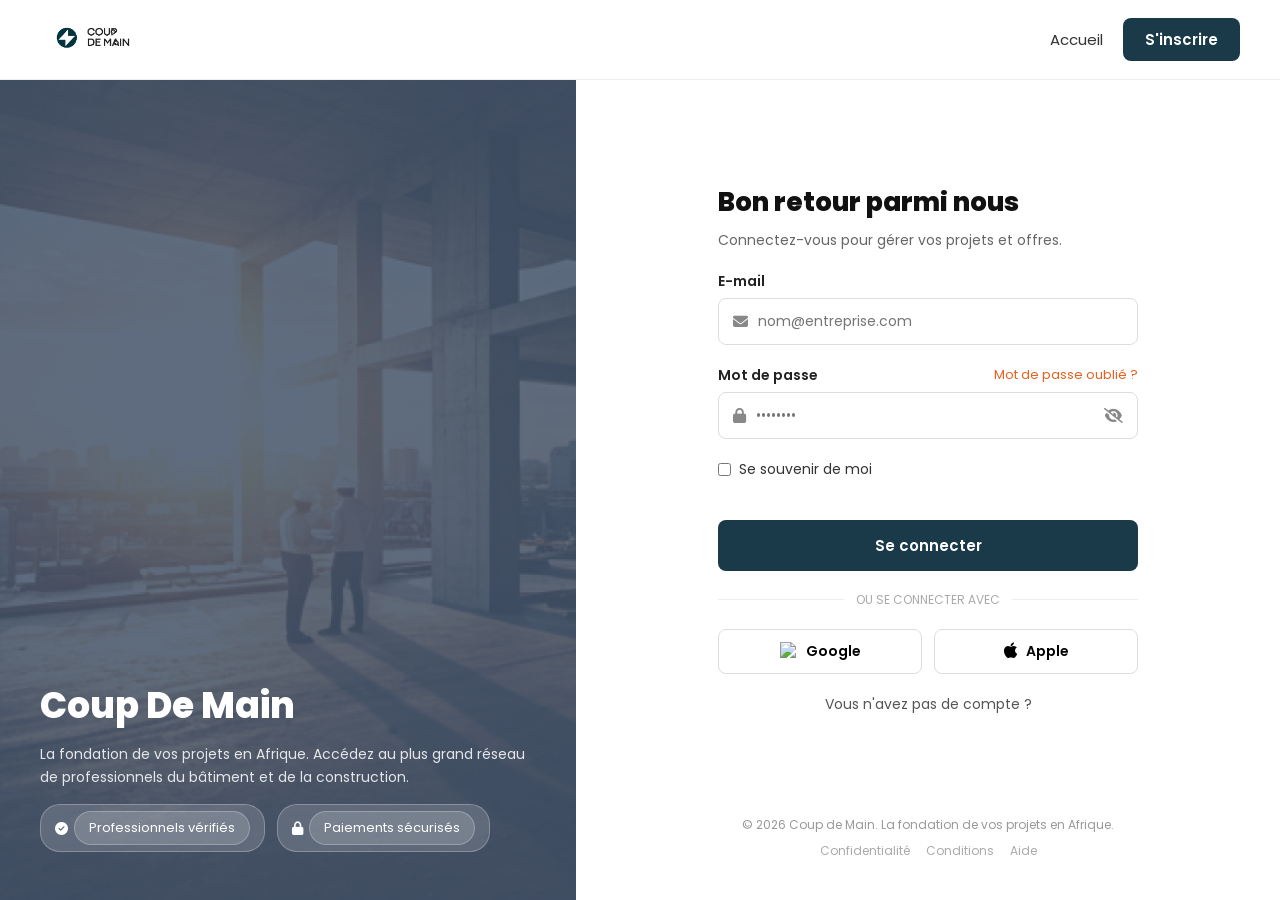
==== commit c2408e8e: "ajout de la responsive de la page de connexion et le dashboard Entreprise" ====
--- a/Authentification/connexion.html
+++ b/Authentification/connexion.html
@@ -121,6 +121,7 @@
   <script src="../Script/essentials.js"></script>
   <script src="../Script/traduction.js"></script>
   <script src="../Script/connexion.js"></script>
+  <script src="../Script/burgurMenu.js"></script>
 </body>
 
 </html>
--- a/Authentification/connexion.css
+++ b/Authentification/connexion.css
@@ -14,7 +14,7 @@
   overflow: hidden;
 }
 
-/* NAVBAR */
+/* ── NAVBAR ── */
 nav {
   display: flex;
   align-items: center;
@@ -23,6 +23,8 @@
   background: #fff;
   border-bottom: 1px solid #eee;
   flex-shrink: 0;
+  position: relative;
+  z-index: 10;
 }
 
 .logo img {
@@ -49,11 +51,11 @@
   font-weight: 600;
 }
 
-#lang-select{
+#lang-select {
   display: none;
 }
 
-/* LAYOUT */
+/* ── LAYOUT ── */
 .gauche,
 .droite {
   position: fixed;
@@ -61,7 +63,7 @@
   bottom: 0;
 }
 
-/* GAUCHE */
+/* ── GAUCHE ── */
 .gauche {
   left: 0;
   width: 45%;
@@ -121,7 +123,7 @@
   border-radius: 20px;
 }
 
-/* DROITE */
+/* ── DROITE ── */
 .droite {
   left: 45%;
   right: 0;
@@ -154,7 +156,7 @@
   margin-top: -12px;
 }
 
-/* CHAMPS */
+/* ── CHAMPS ── */
 .champ {
   display: flex;
   flex-direction: column;
@@ -202,6 +204,7 @@
   color: #333;
   padding: 12px 0;
   font-family: "Poppins", sans-serif;
+  min-width: 0;
 }
 
 .toggle-mdp {
@@ -226,7 +229,7 @@
   font-weight: 600;
   cursor: pointer;
   width: 100%;
-  transition:  0.2s ease-in-out;
+  transition: 0.2s ease-in-out;
   font-family: "Poppins", sans-serif;
 }
 
@@ -268,7 +271,7 @@
   font-weight: 600;
   background: #fff;
   cursor: pointer;
-  transition:  0.2s;
+  transition: 0.2s;
   font-family: "Poppins", sans-serif;
 }
 
@@ -320,4 +323,130 @@
 
 .droite-liens a:hover {
   color: #333;
+}
+
+/* ════════════════════════════════
+   RESPONSIVE – Tablette (≤ 900px)
+   ════════════════════════════════ */
+@media (max-width: 900px) {
+
+  /* Panel gauche réduit */
+  .gauche {
+    width: 38%;
+  }
+
+  .droite {
+    left: 38%;
+    padding: 32px 32px;
+  }
+
+  .gauche-contenu h1 {
+    font-size: 28px;
+  }
+}
+
+/* ════════════════════════════════
+   RESPONSIVE – Mobile (≤ 768px)
+   ════════════════════════════════ */
+@media (max-width: 768px) {
+
+  /* Corps scrollable, on abandonne le layout fixed 2 colonnes */
+  body {
+    height: auto;
+    overflow: auto;
+  }
+
+  /* Panel gauche : bandeau haut fixe */
+  .gauche {
+    position: relative;
+    top: auto;
+    bottom: auto;
+    width: 100%;
+    height: 200px;
+  }
+
+  .gauche-contenu {
+    bottom: 20px;
+    left: 24px;
+    right: 24px;
+    gap: 10px;
+  }
+
+  .gauche-contenu h1 {
+    font-size: 22px;
+  }
+
+  .gauche-contenu p {
+    font-size: 12px;
+  }
+
+  .badges-gauche span {
+    font-size: 11px;
+    padding: 5px 10px;
+  }
+
+  /* Panel droite : prend toute la largeur, en flux normal */
+  .droite {
+    position: relative;
+    top: auto;
+    bottom: auto;
+    left: auto;
+    right: auto;
+    width: 100%;
+    padding: 32px 24px;
+    overflow-y: visible;
+  }
+
+  .formulaire {
+    margin: 0 auto;
+    max-width: 480px;
+  }
+
+  /* Navbar */
+  nav {
+    padding: 12px 20px;
+  }
+}
+
+/* RESPONSIVE – Petit mobile (≤ 480px) */
+@media (max-width: 480px) {
+
+  nav {
+    padding: 10px 16px;
+  }
+
+  .logo img {
+    height: 38px;
+  }
+
+  .btn-inscrire {
+    padding: 8px 14px;
+    font-size: 13px;
+  }
+
+  .gauche {
+    height: 160px;
+  }
+
+  .gauche-contenu h1 {
+    font-size: 18px;
+  }
+
+  .droite {
+    padding: 24px 16px;
+  }
+
+  .formulaire h2 {
+    font-size: 22px;
+  }
+
+  .button-socials {
+    flex-direction: column;
+  }
+
+  .droite-liens {
+    gap: 10px;
+    flex-wrap: wrap;
+    justify-content: center;
+  }
 }
